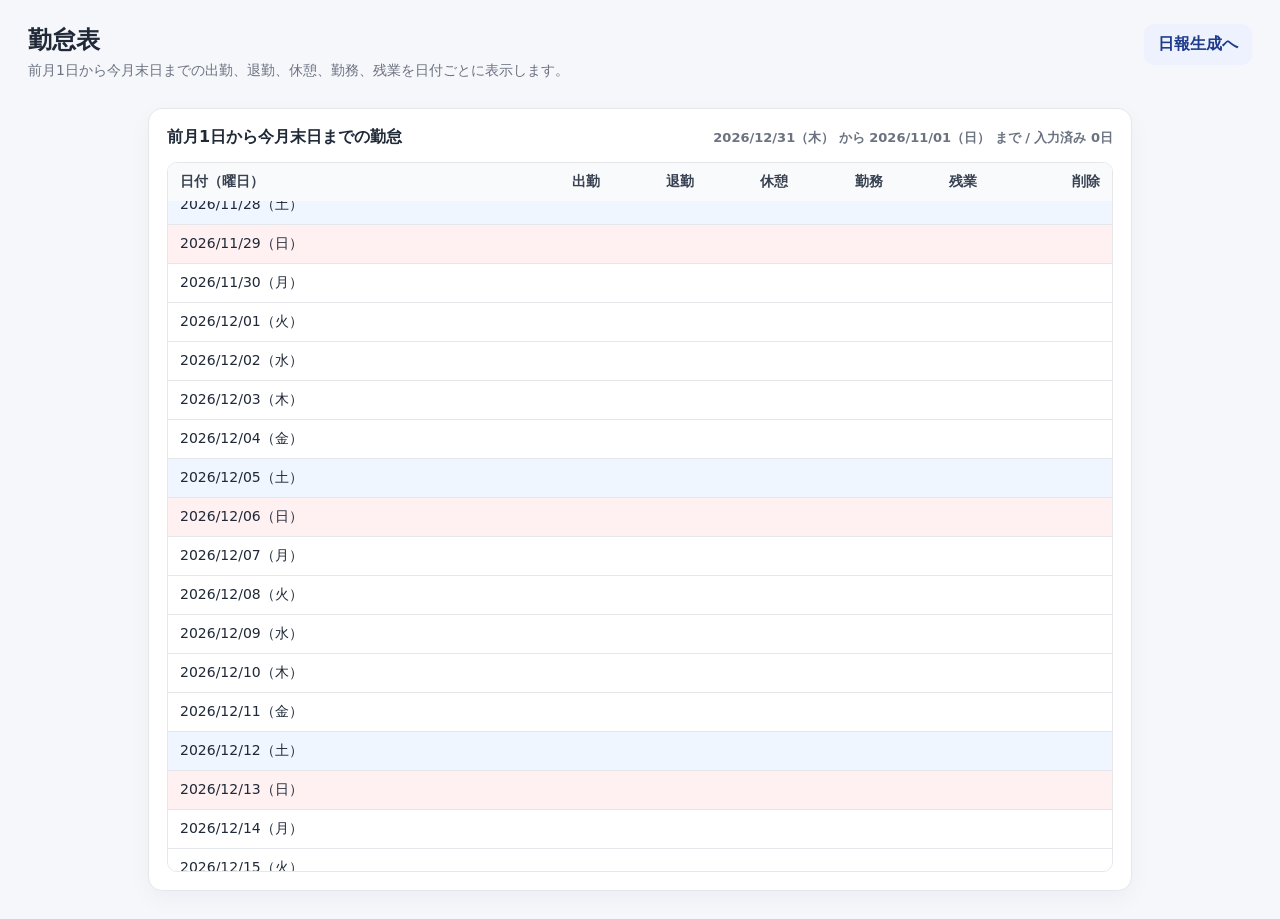
==== attendance.html @ 52df0c4a "Add attendance history page" ====
<!doctype html>
<html lang="ja">
<head>
  <meta charset="utf-8" />
  <meta name="viewport" content="width=device-width, initial-scale=1" />
  <title>&#x52E4;&#x6020;&#x8868;</title>
  <link rel="stylesheet" href="css/style.css?v=20260704-12" />
</head>
<body class="attendance-page">
  <header>
    <div class="header-text">
      <h1>&#x52E4;&#x6020;&#x8868;</h1>
      <div class="sub">&#x524D;&#x6708;1&#x65E5;&#x304B;&#x3089;&#x4ECA;&#x6708;&#x672B;&#x65E5;&#x307E;&#x3067;&#x306E;&#x51FA;&#x52E4;&#x3001;&#x9000;&#x52E4;&#x3001;&#x4F11;&#x61A9;&#x3001;&#x52E4;&#x52D9;&#x3001;&#x6B8B;&#x696D;&#x3092;&#x65E5;&#x4ED8;&#x3054;&#x3068;&#x306B;&#x8868;&#x793A;&#x3057;&#x307E;&#x3059;&#x3002;</div>
    </div>
    <div class="header-actions">
      <a class="link-button secondary" href="index.html">&#x65E5;&#x5831;&#x751F;&#x6210;&#x3078;</a>
    </div>
  </header>

  <main class="single-main">
    <section class="result attendance-panel">
      <div class="result-head">
        <h2 class="result-title">&#x524D;&#x6708;1&#x65E5;&#x304B;&#x3089;&#x4ECA;&#x6708;&#x672B;&#x65E5;&#x307E;&#x3067;&#x306E;&#x52E4;&#x6020;</h2>
        <div class="attendance-summary" id="attendanceSummary"></div>
      </div>

      <div class="attendance-table-wrap">
        <table class="attendance-table">
          <thead>
            <tr>
              <th>&#x65E5;&#x4ED8;&#xFF08;&#x66DC;&#x65E5;&#xFF09;</th>
              <th>&#x51FA;&#x52E4;</th>
              <th>&#x9000;&#x52E4;</th>
              <th>&#x4F11;&#x61A9;</th>
              <th>&#x52E4;&#x52D9;</th>
              <th>&#x6B8B;&#x696D;</th>
              <th>&#x524A;&#x9664;</th>
            </tr>
          </thead>
          <tbody id="attendanceRows">
            <tr><td colspan="7">&#x52E4;&#x6020;&#x30C7;&#x30FC;&#x30BF;&#x3092;&#x8AAD;&#x307F;&#x8FBC;&#x307F;&#x4E2D;&#x3067;&#x3059;&#x3002;</td></tr>
          </tbody>
        </table>
      </div>
    </section>
  </main>

  <script src="js/attendance.js?v=20260704-12"></script>
</body>
</html>
---- css/style.css ----
:root {
      --bg:#f6f7fb; --panel:#fff; --text:#1f2937; --muted:#6b7280; --line:#e5e7eb;
      --accent:#2563eb; --accent2:#1d4ed8; --soft:#eef2ff; --danger:#cd3d79; --ok:#059669;
    }
    * { box-sizing: border-box; }
    body { margin:0; font-family: system-ui, -apple-system, BlinkMacSystemFont, "Segoe UI", sans-serif; background:var(--bg); color:var(--text); }
    header { padding:24px 28px 12px; display:flex; align-items:flex-start; justify-content:space-between; gap:14px; }
    h1 { margin:0 0 6px; font-size:24px; }
    .header-text { min-width:0; }
    .header-actions { display:flex; align-items:center; justify-content:flex-end; gap:10px; flex-wrap:nowrap; flex:0 0 auto; }
    .menu-btn { display:none; white-space:nowrap; align-items:center; gap:8px; }
    .drawer-close { display:none; }
    .drawer-overlay { display:none; }
    .sub { color:var(--muted); font-size:14px; }
    main { display:grid; grid-template-columns: 360px 1fr; gap:20px; padding:16px 28px 28px; }
    section { background:var(--panel); border:1px solid var(--line); border-radius:14px; box-shadow:0 8px 24px rgba(15,23,42,.04); min-width:0; }
    .form, .result { padding:18px; }
    h2 { font-size:16px; margin:0 0 14px; }
    h3 { font-size:15px; margin:0; }
    .grid { display:grid; grid-template-columns: 1fr 1fr; gap:12px; }
    label { display:block; font-size:15px; color:var(--text); font-weight:700; margin-bottom:6px; }
    input, select, textarea { width:100%; border:1px solid #d1d5db; border-radius:10px; padding:9px 10px; font:inherit; background:white; color:var(--text); }
    textarea { min-height:70px; resize:vertical; }
    .full { grid-column: 1 / -1; }
    .buttons { display:flex; flex-wrap:wrap; gap:10px; margin-top:16px; }
    .settings-actions { display:grid; grid-template-columns:1fr 1fr; gap:10px; align-items:center; }
    .settings-actions #createBtn,
    .settings-actions #resetBtn,
    .settings-file-label { grid-column:1 / -1; }
    .settings-actions #resetBtn { margin-bottom:4px; }
    .settings-file-label { color:var(--muted); font-size:12px; font-weight:700; margin-top:4px; }
    .copy-buttons { width:auto; display:flex; flex-wrap:nowrap; gap:8px; justify-content:flex-end; }
    .copy-buttons button { flex:0 0 auto; min-height:38px; padding:8px 12px; font-size:13px; white-space:nowrap; }
    button, .link-button { border:0; border-radius:10px; padding:10px 14px; font-weight:700; cursor:pointer; background:var(--accent); color:white; text-decoration:none; display:inline-flex; align-items:center; justify-content:center; min-height:40px; white-space:nowrap; }
    button:hover { background:var(--accent2); }
    button.secondary, .link-button.secondary { background:var(--soft); color:#1e3a8a; }
    button.secondary:hover, .link-button.secondary:hover { background:#dbeafe; }
    button:disabled { cursor:not-allowed; opacity:.55; }
    button.ghost { background:#f3f4f6; color:#374151; }
    button.ghost:hover { background:#e5e7eb; }
    .note { margin-top:10px; color:var(--muted); font-size:12px; line-height:1.6; }
    .days { display:flex; flex-direction:column; gap:14px; }
    .day-card { border:1px solid var(--line); border-radius:14px; overflow:hidden; background:#fff; }
    .day-card-saturday { background:#eff6ff; border-color:#bfdbfe; }
    .day-card-sunday, .day-card-holiday { background:#fff1f2; border-color:#fecdd3; }
    .day-head { display:flex; align-items:center; justify-content:space-between; gap:12px; padding:12px 14px; background:#f9fafb; border-bottom:1px solid var(--line); }
    .day-card-saturday .day-head { background:#dbeafe; border-bottom-color:#bfdbfe; }
    .day-card-sunday .day-head, .day-card-holiday .day-head { background:#ffe4e6; border-bottom-color:#fecdd3; }
    .day-card-saturday .day-head,
    .day-card-sunday .day-head { min-height:66px; }
    .day-title { display:flex; align-items:center; gap:10px; flex-wrap:wrap; }
    .day-status { display:inline-flex; align-items:center; min-height:24px; padding:3px 8px; border-radius:999px; background:#fff; color:var(--muted); border:1px solid var(--line); font-size:12px; font-weight:700; }
    .weekend-toggle-head { cursor:pointer; }
    .weekend-toggle-head:hover { filter:brightness(.98); }
    .weekend-toggle-label { color:var(--muted); font-size:12px; font-weight:700; }
    .day-copy-actions { display:flex; align-items:center; justify-content:flex-end; gap:8px; flex-wrap:nowrap; }
    .calculated-value { min-height:40px; display:flex; align-items:center; border:1px solid #d1d5db; border-radius:10px; padding:9px 10px; background:#f9fafb; font-weight:700; color:#065f46; }
    .day-body { padding:14px; display:grid; grid-template-columns: repeat(12, 1fr); gap:12px; }
    .day-body-collapsed { display:none; }
    .col-2 { grid-column: span 2; }
    .col-3 { grid-column: span 3; }
    .col-4 { grid-column: span 4; }
    .col-6 { grid-column: span 6; }
    .col-12 { grid-column: span 12; }
    .row-actions { display:flex; gap:8px; align-items:flex-end; }
    .small-btn { padding:8px 10px; font-size:12px; }
    .field-with-action { display:flex; flex-direction:column; align-items:stretch; }
    button.field-reset-btn { align-self:flex-end; min-height:32px; margin-top:8px; padding:6px 10px; background:var(--danger); color:#fff; }
    button.field-reset-btn:hover { background:#b91c1c; color:#fff; }
    .visually-hidden { position:absolute; width:1px; height:1px; padding:0; margin:-1px; overflow:hidden; clip:rect(0,0,0,0); white-space:nowrap; border:0; }
    .toast { position:fixed; right:20px; bottom:20px; background:#111827; color:#fff; padding:10px 14px; border-radius:10px; opacity:0; transform:translateY(8px); transition:.2s; pointer-events:none; z-index:10; }
    .toast.show { opacity:1; transform:translateY(0); }
    @media (max-width: 1100px) {
      .menu-btn { display:inline-flex; margin-top:2px; }
      .drawer-close { display:inline-flex; min-height:auto; padding:8px 10px; }
      .drawer-overlay { display:block; position:fixed; inset:0; background:rgba(15,23,42,.45); opacity:0; pointer-events:none; transition:.2s; z-index:20; }
      body.drawer-open .drawer-overlay { opacity:1; pointer-events:auto; }
      section.form { position:fixed; top:0; left:0; width:min(88vw, 420px); height:100dvh; overflow-y:auto; z-index:30; border-radius:0 18px 18px 0; transform:translateX(-105%); transition:transform .24s ease; box-shadow:18px 0 40px rgba(15,23,42,.22); }
      body.drawer-open section.form { transform:translateX(0); }
      .form-title-row { display:flex; align-items:center; justify-content:space-between; gap:10px; margin-bottom:14px; }
      .form-title-row h2 { margin:0; }

      header { padding:18px 16px 8px; align-items:center; }
      main { grid-template-columns:1fr; gap:14px; padding:12px 16px 24px; }
      .form, .result { padding:16px; }
      .day-body { grid-template-columns: repeat(6, 1fr); }
      .col-2 { grid-column: span 2; }
      .col-3 { grid-column: span 3; }
      .col-4 { grid-column: span 3; }
      .col-6 { grid-column: span 6; }
      .col-12 { grid-column: span 6; }
      .result > div:first-child .copy-buttons { width:100%; justify-content:flex-end; }
      .copy-buttons { width:100%; flex-direction:row; flex-wrap:nowrap; justify-content:flex-end; gap:8px; }
      .copy-buttons button { flex:1 1 0; width:50%; min-width:0; }
    }
    @media (max-width: 760px) {
      body { background:#fff; }
      header { padding:14px 12px 6px; align-items:flex-start; }
      h1 { font-size:20px; }
      .sub { font-size:12px; line-height:1.5; }
      .menu-btn { padding:10px 12px; min-height:40px; font-size:13px; }
      main { display:block; padding:8px 10px 18px; }
      section { border-radius:12px; box-shadow:none; }
      section + section { margin-top:12px; }
      .form, .result { padding:14px; }
      .grid { grid-template-columns:1fr; gap:10px; }
      input, select, textarea { min-height:44px; font-size:16px; padding:10px 12px; }
      textarea { min-height:88px; }
      .buttons { width:100%; gap:8px; }
      .settings-actions { grid-template-columns:1fr; gap:9px; }
      .settings-actions #resetBtn { margin-bottom:6px; }
      button { min-height:44px; padding:11px 12px; font-size:14px; }
      .buttons button { flex:1 1 100%; }
      .result > div:first-child { align-items:flex-start !important; }
      .result > div:first-child .copy-buttons { width:100%; }
      .copy-buttons { width:100%; flex-direction:row; flex-wrap:nowrap; justify-content:flex-end; gap:8px; }
      .copy-buttons button { flex:1 1 0; width:50%; min-width:0; min-height:38px; padding:8px 10px; font-size:13px; }
      .day-card { border-radius:12px; }
      .day-head { padding:10px 12px; align-items:flex-start; }
      .day-title h3 { font-size:16px; }
      .day-copy-actions { flex-wrap:wrap; }
      .day-copy-actions button { flex:0 0 auto; }
      .day-body { padding:12px; grid-template-columns:1fr 1fr; gap:10px; }
      .col-2,.col-3,.col-4,.col-6,.col-12 { grid-column:1 / -1; }
      .day-body .col-2:nth-child(1),
      .day-body .col-2:nth-child(2) { grid-column: span 1; }

      .row-actions { align-items:flex-end; }
      .row-actions button { width:auto; }
      .calculated-value { min-height:44px; }
      .toast { right:10px; left:10px; bottom:12px; text-align:center; }
    }
    @media (max-width: 420px) {
      header { padding-left:10px; padding-right:10px; }
      .header-actions { gap:6px; }
      .header-actions .link-button,
      .header-actions .menu-btn { padding-left:9px; padding-right:9px; }
      main { padding-left:8px; padding-right:8px; }
      .form, .result { padding:12px; }
      .day-body { grid-template-columns:1fr 1fr; }
      .day-body .col-2:nth-child(1),
      .day-body .col-2:nth-child(2) { grid-column:1 / -1; }

      .copy-buttons { width:100%; justify-content:flex-end; gap:6px; }
      .copy-buttons button { flex:1 1 0; width:50%; min-width:0; min-height:36px; padding:7px 9px; font-size:12px; }
      label { font-size:15px; }
    }
    .result-head { display:flex; align-items:center; justify-content:space-between; gap:12px; flex-wrap:wrap; }
    .result-title { margin:0; }
    .result-copy-buttons { margin-top:0; }
    .result-days { margin-top:14px; }
    .single-main { display:block; max-width:1040px; margin:0 auto; }
    .holiday-panel { width:100%; }
    .holiday-actions { margin-top:0; }
    .holiday-status { margin-top:14px; color:var(--muted); font-size:13px; }
    .holiday-table-wrap { margin-top:12px; overflow:auto; border:1px solid var(--line); border-radius:10px; }
    .holiday-table { width:100%; border-collapse:collapse; background:#fff; }
    .holiday-table th,
    .holiday-table td { padding:10px 12px; border-bottom:1px solid var(--line); text-align:left; font-size:14px; }
    .holiday-table th { background:#f9fafb; color:#374151; white-space:nowrap; }
    .holiday-table tr:last-child td { border-bottom:0; }
    .attendance-panel { width:100%; }
    .attendance-summary { color:var(--muted); font-size:13px; font-weight:700; }
    .attendance-table-wrap { margin-top:14px; max-height:calc(100dvh - 190px); overflow:auto; border:1px solid var(--line); border-radius:10px; }
    .attendance-table { width:100%; border-collapse:collapse; background:#fff; table-layout:fixed; }
    .attendance-table th,
    .attendance-table td { padding:10px 12px; border-bottom:1px solid var(--line); text-align:left; font-size:14px; white-space:nowrap; }
    .attendance-table th { position:sticky; top:0; background:#f9fafb; color:#374151; z-index:3; box-shadow:0 1px 0 var(--line); }
    .attendance-table th:first-child,
    .attendance-table td:first-child { width:37%; }
    .attendance-table th:not(:first-child):not(:last-child),
    .attendance-table td:not(:first-child):not(:last-child) { text-align:right; width:10%; }
    .attendance-table th:last-child,
    .attendance-table td:last-child { width:13%; text-align:right; }
    button.attendance-delete-btn { min-height:28px; width:28px; padding:0; border-radius:8px; font-size:16px; line-height:1; background:var(--danger); color:#fff; }
    button.attendance-delete-btn:hover { background:#b91c1c; color:#fff; }
    .attendance-table tr:last-child td { border-bottom:0; }
    .attendance-table .attendance-saturday td { background:#eff6ff; }
    .attendance-table .attendance-sunday td { background:#fff1f2; }
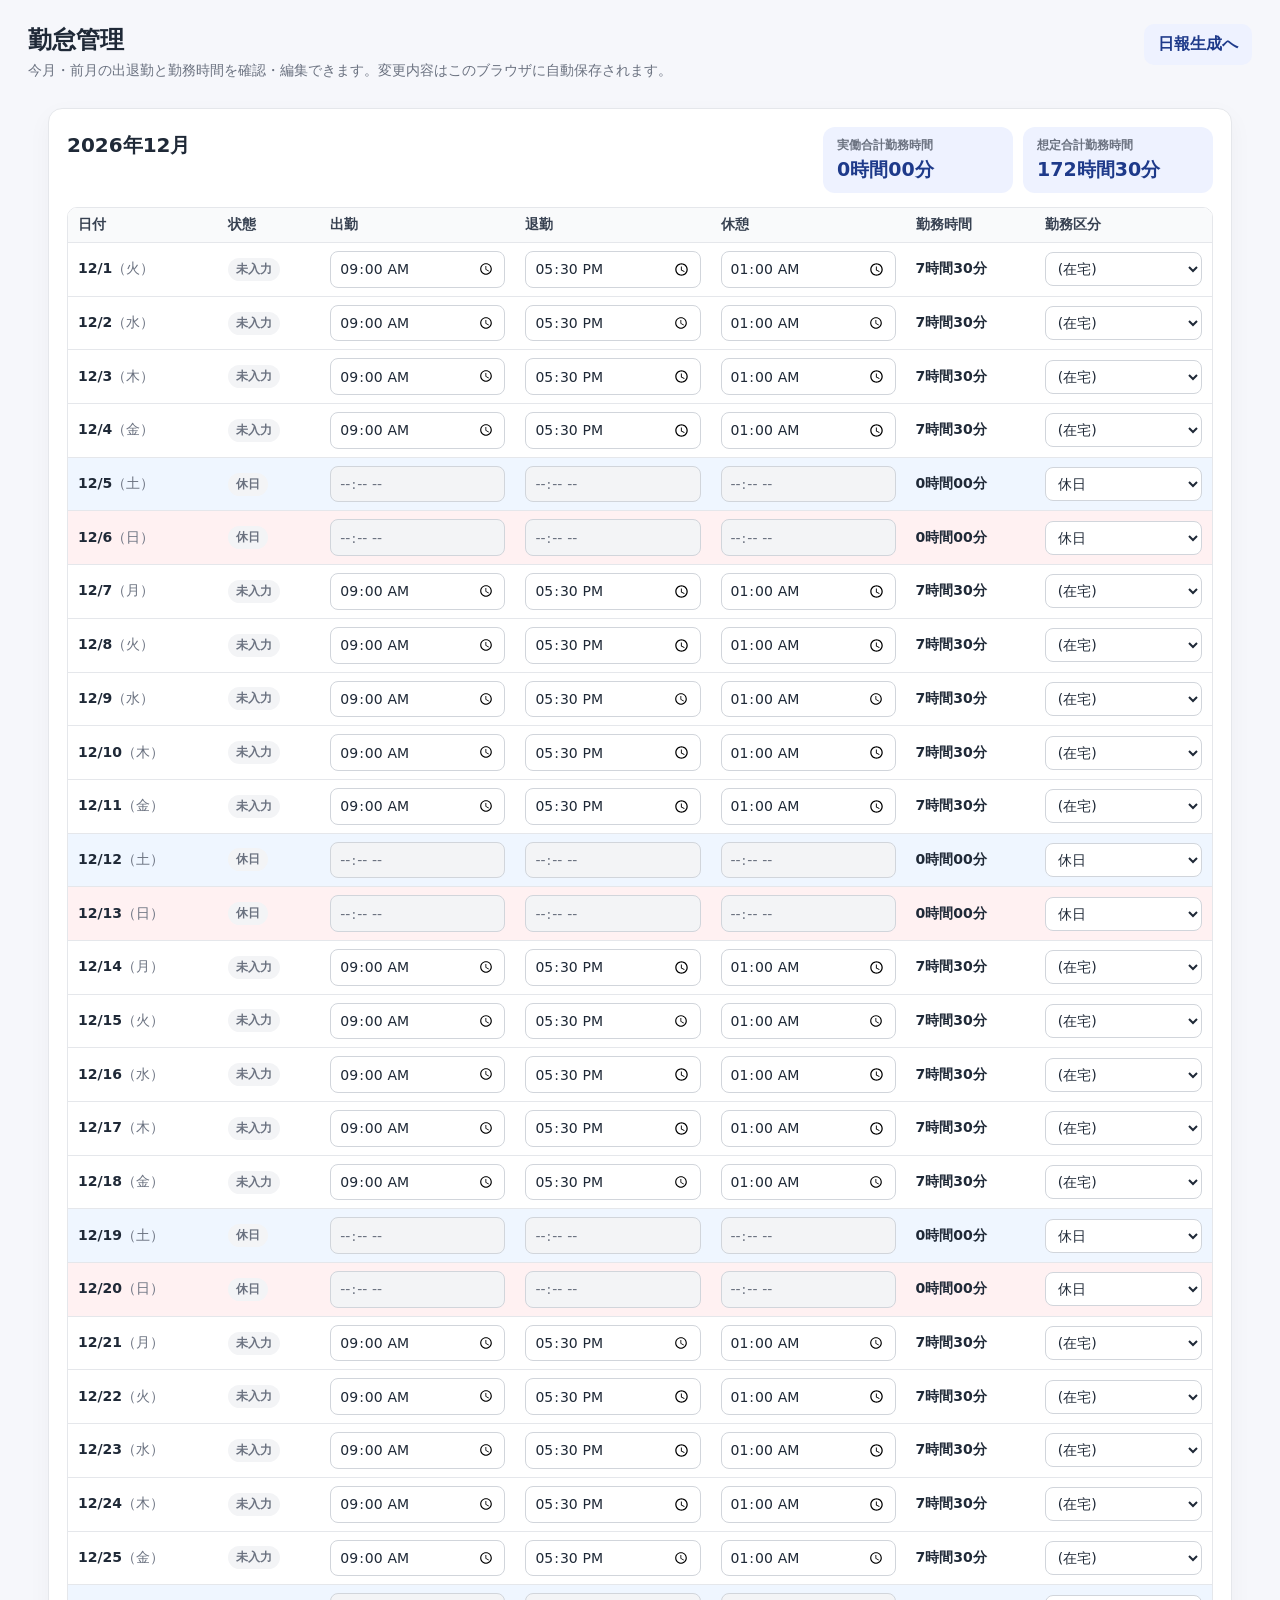
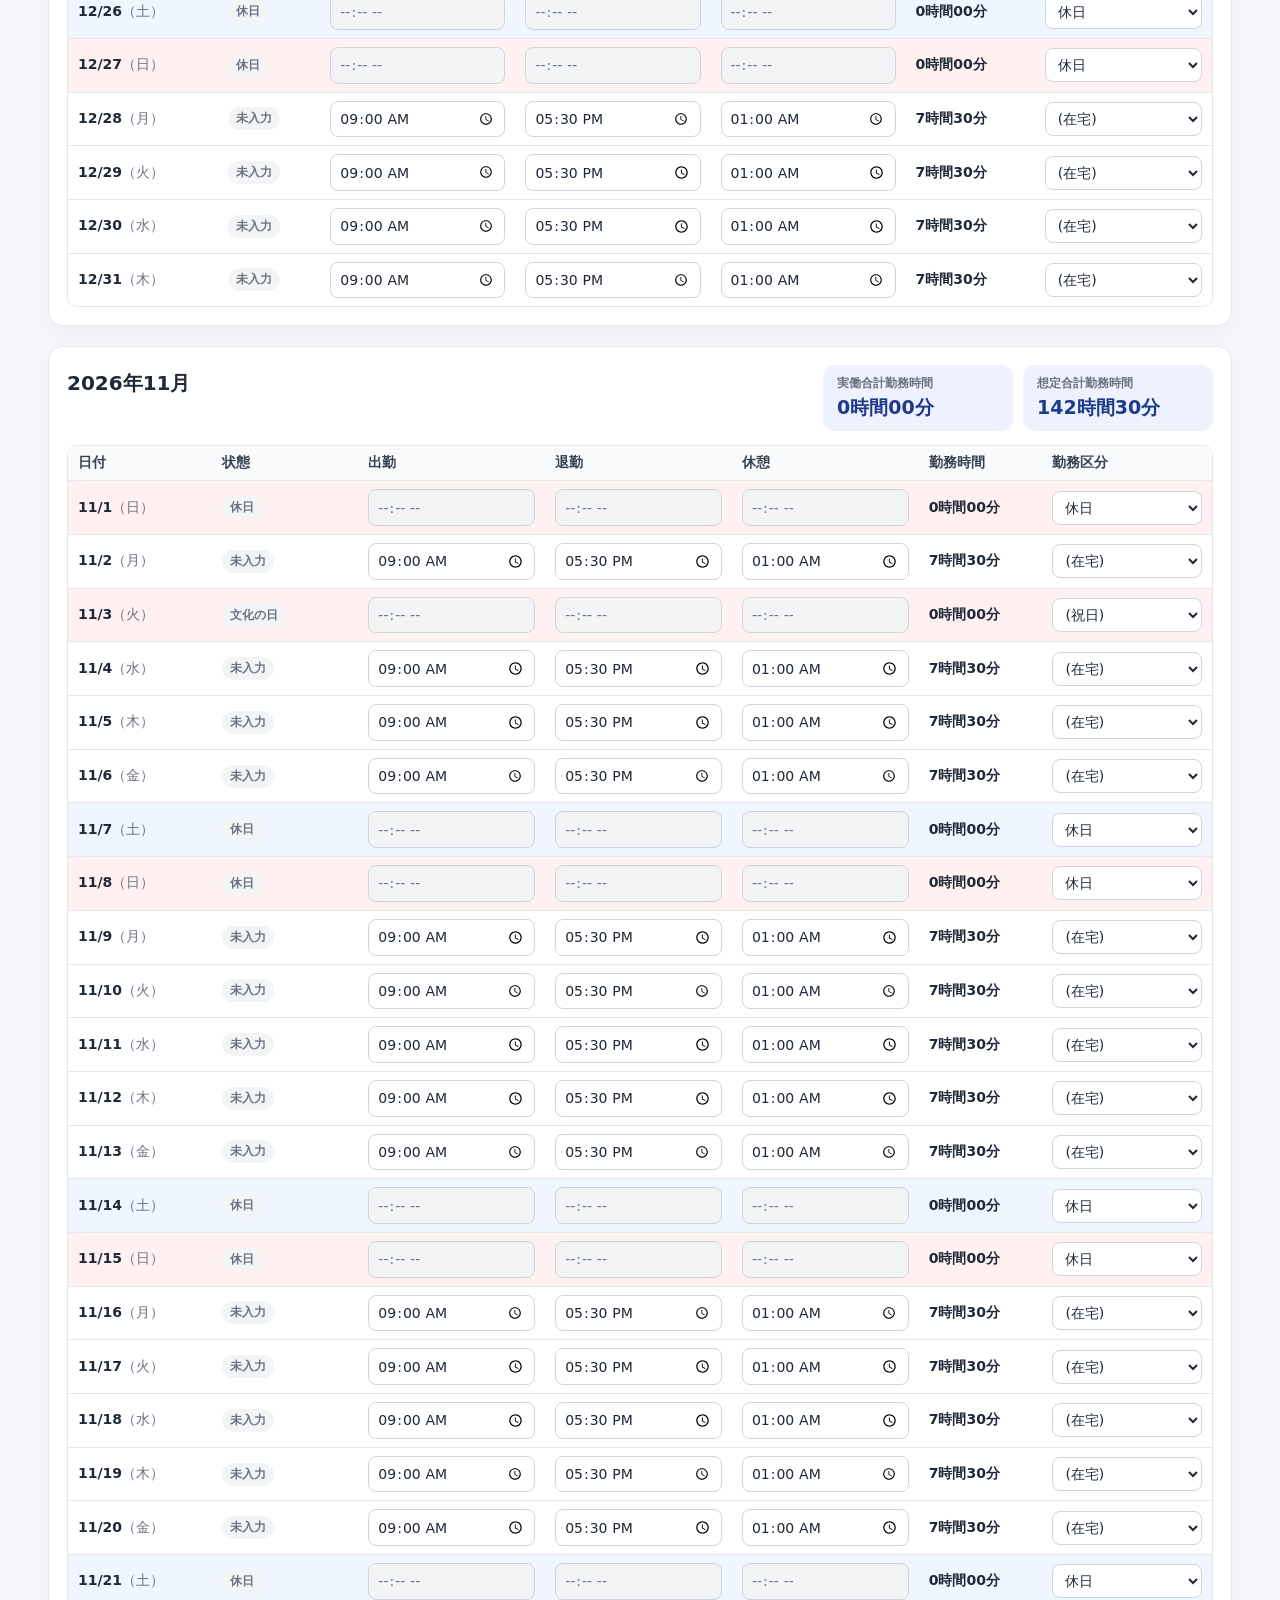
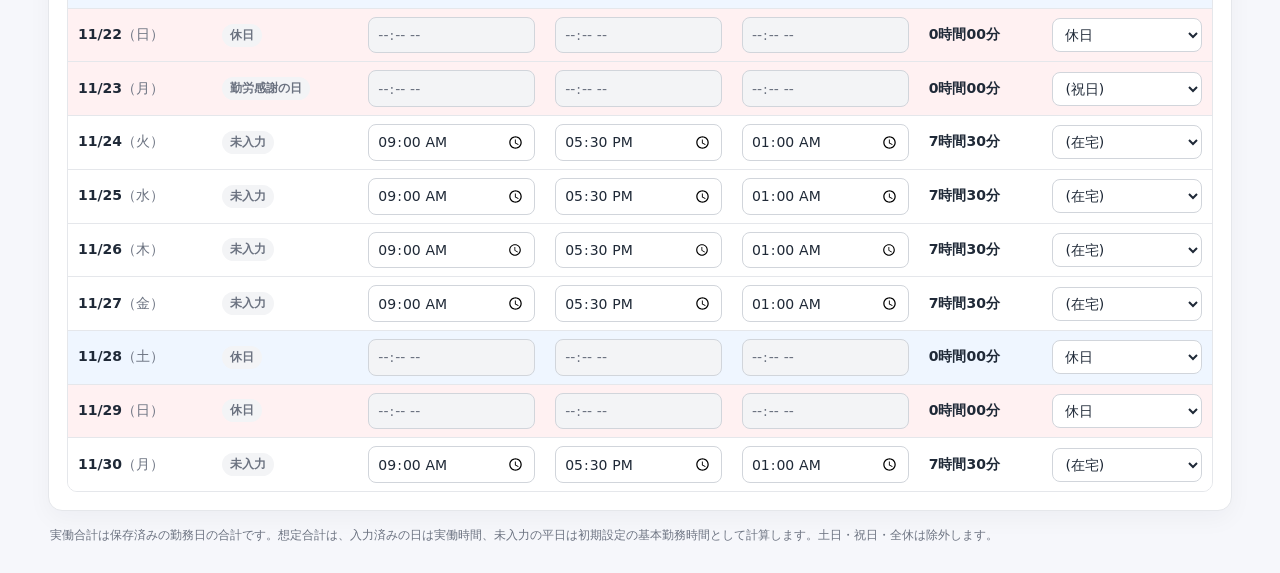
==== commit ebfeb581: "Add two-month attendance management page" ====
--- a/attendance.html
+++ b/attendance.html
@@ -3,48 +3,26 @@
 <head>
   <meta charset="utf-8" />
   <meta name="viewport" content="width=device-width, initial-scale=1" />
-  <title>&#x52E4;&#x6020;&#x8868;</title>
-  <link rel="stylesheet" href="css/style.css?v=20260704-12" />
+  <title>勤怠管理 | 日報生成</title>
+  <link rel="stylesheet" href="css/style.css?v=20261006-02" />
 </head>
-<body class="attendance-page">
+<body>
   <header>
     <div class="header-text">
-      <h1>&#x52E4;&#x6020;&#x8868;</h1>
-      <div class="sub">&#x524D;&#x6708;1&#x65E5;&#x304B;&#x3089;&#x4ECA;&#x6708;&#x672B;&#x65E5;&#x307E;&#x3067;&#x306E;&#x51FA;&#x52E4;&#x3001;&#x9000;&#x52E4;&#x3001;&#x4F11;&#x61A9;&#x3001;&#x52E4;&#x52D9;&#x3001;&#x6B8B;&#x696D;&#x3092;&#x65E5;&#x4ED8;&#x3054;&#x3068;&#x306B;&#x8868;&#x793A;&#x3057;&#x307E;&#x3059;&#x3002;</div>
+      <h1>勤怠管理</h1>
+      <div class="sub">今月・前月の出退勤と勤務時間を確認・編集できます。変更内容はこのブラウザに自動保存されます。</div>
     </div>
     <div class="header-actions">
-      <a class="link-button secondary" href="index.html">&#x65E5;&#x5831;&#x751F;&#x6210;&#x3078;</a>
+      <a class="link-button secondary" href="index.html">日報生成へ</a>
     </div>
   </header>
 
-  <main class="single-main">
-    <section class="result attendance-panel">
-      <div class="result-head">
-        <h2 class="result-title">&#x524D;&#x6708;1&#x65E5;&#x304B;&#x3089;&#x4ECA;&#x6708;&#x672B;&#x65E5;&#x307E;&#x3067;&#x306E;&#x52E4;&#x6020;</h2>
-        <div class="attendance-summary" id="attendanceSummary"></div>
-      </div>
-
-      <div class="attendance-table-wrap">
-        <table class="attendance-table">
-          <thead>
-            <tr>
-              <th>&#x65E5;&#x4ED8;&#xFF08;&#x66DC;&#x65E5;&#xFF09;</th>
-              <th>&#x51FA;&#x52E4;</th>
-              <th>&#x9000;&#x52E4;</th>
-              <th>&#x4F11;&#x61A9;</th>
-              <th>&#x52E4;&#x52D9;</th>
-              <th>&#x6B8B;&#x696D;</th>
-              <th>&#x524A;&#x9664;</th>
-            </tr>
-          </thead>
-          <tbody id="attendanceRows">
-            <tr><td colspan="7">&#x52E4;&#x6020;&#x30C7;&#x30FC;&#x30BF;&#x3092;&#x8AAD;&#x307F;&#x8FBC;&#x307F;&#x4E2D;&#x3067;&#x3059;&#x3002;</td></tr>
-          </tbody>
-        </table>
-      </div>
-    </section>
+  <main class="attendance-main">
+    <div id="attendanceMonths" class="attendance-months" aria-live="polite"></div>
+    <p class="attendance-note">実働合計は保存済みの勤務日の合計です。想定合計は、入力済みの日は実働時間、未入力の平日は初期設定の基本勤務時間として計算します。土日・祝日・全休は除外します。</p>
   </main>
 
-  <script src="js/attendance.js?v=20260704-12"></script>
+  <div class="toast" id="toast">保存しました</div>
+  <script src="js/attendance.js?v=20261006-01"></script>
 </body>
 </html>
--- a/css/style.css
+++ b/css/style.css
@@ -35,12 +35,14 @@
     button:hover { background:var(--accent2); }
     button.secondary, .link-button.secondary { background:var(--soft); color:#1e3a8a; }
     button.secondary:hover, .link-button.secondary:hover { background:#dbeafe; }
+    .link-button.attendance-link { background:#f97316; color:#fff; }
+    .link-button.attendance-link:hover { background:#ea580c; }
     button:disabled { cursor:not-allowed; opacity:.55; }
     button.ghost { background:#f3f4f6; color:#374151; }
     button.ghost:hover { background:#e5e7eb; }
     .note { margin-top:10px; color:var(--muted); font-size:12px; line-height:1.6; }
     .days { display:flex; flex-direction:column; gap:14px; }
-    .day-card { border:1px solid var(--line); border-radius:14px; overflow:hidden; background:#fff; }
+    .day-card { border:1px solid #cbd5e1; border-radius:14px; overflow:hidden; background:#f8fafc; }
     .day-card-saturday { background:#eff6ff; border-color:#bfdbfe; }
     .day-card-sunday, .day-card-holiday { background:#fff1f2; border-color:#fecdd3; }
     .day-head { display:flex; align-items:center; justify-content:space-between; gap:12px; padding:12px 14px; background:#f9fafb; border-bottom:1px solid var(--line); }
@@ -65,8 +67,12 @@
     .row-actions { display:flex; gap:8px; align-items:flex-end; }
     .small-btn { padding:8px 10px; font-size:12px; }
     .field-with-action { display:flex; flex-direction:column; align-items:stretch; }
-    button.field-reset-btn { align-self:flex-end; min-height:32px; margin-top:8px; padding:6px 10px; background:var(--danger); color:#fff; }
-    button.field-reset-btn:hover { background:#b91c1c; color:#fff; }
+    .textarea-copy-wrap { position:relative; display:flex; }
+    .textarea-copy-wrap textarea { width:100%; padding-right:58px; }
+    button.field-copy-btn { position:absolute; top:7px; right:7px; min-height:auto; padding:3px 7px; border:1px solid var(--line); border-radius:6px; background:rgba(255,255,255,.92); color:var(--accent); box-shadow:none; font-size:11px; font-weight:700; line-height:1.2; }
+    button.field-copy-btn:hover { background:var(--soft); color:var(--accent2); box-shadow:none; }
+    button.field-reset-btn { align-self:flex-end; min-height:auto; margin-top:6px; padding:0; border:0; background:transparent; color:var(--danger); box-shadow:none; font-weight:700; text-decoration:none; }
+    button.field-reset-btn:hover { background:transparent; color:#b91c1c; box-shadow:none; }
     .visually-hidden { position:absolute; width:1px; height:1px; padding:0; margin:-1px; overflow:hidden; clip:rect(0,0,0,0); white-space:nowrap; border:0; }
     .toast { position:fixed; right:20px; bottom:20px; background:#111827; color:#fff; padding:10px 14px; border-radius:10px; opacity:0; transform:translateY(8px); transition:.2s; pointer-events:none; z-index:10; }
     .toast.show { opacity:1; transform:translateY(0); }
@@ -159,21 +165,37 @@
     .holiday-table td { padding:10px 12px; border-bottom:1px solid var(--line); text-align:left; font-size:14px; }
     .holiday-table th { background:#f9fafb; color:#374151; white-space:nowrap; }
     .holiday-table tr:last-child td { border-bottom:0; }
-    .attendance-panel { width:100%; }
-    .attendance-summary { color:var(--muted); font-size:13px; font-weight:700; }
-    .attendance-table-wrap { margin-top:14px; max-height:calc(100dvh - 190px); overflow:auto; border:1px solid var(--line); border-radius:10px; }
-    .attendance-table { width:100%; border-collapse:collapse; background:#fff; table-layout:fixed; }
-    .attendance-table th,
-    .attendance-table td { padding:10px 12px; border-bottom:1px solid var(--line); text-align:left; font-size:14px; white-space:nowrap; }
-    .attendance-table th { position:sticky; top:0; background:#f9fafb; color:#374151; z-index:3; box-shadow:0 1px 0 var(--line); }
-    .attendance-table th:first-child,
-    .attendance-table td:first-child { width:37%; }
-    .attendance-table th:not(:first-child):not(:last-child),
-    .attendance-table td:not(:first-child):not(:last-child) { text-align:right; width:10%; }
-    .attendance-table th:last-child,
-    .attendance-table td:last-child { width:13%; text-align:right; }
-    button.attendance-delete-btn { min-height:28px; width:28px; padding:0; border-radius:8px; font-size:16px; line-height:1; background:var(--danger); color:#fff; }
-    button.attendance-delete-btn:hover { background:#b91c1c; color:#fff; }
+
+    .attendance-main { display:block; max-width:1240px; margin:0 auto; padding-top:16px; }
+    .attendance-months { display:flex; flex-direction:column; gap:20px; }
+    .attendance-panel { padding:18px; }
+    .attendance-month-head { display:flex; align-items:flex-start; justify-content:space-between; gap:20px; margin-bottom:14px; }
+    .attendance-month-head h2 { margin:5px 0 0; font-size:20px; }
+    .attendance-totals { display:grid; grid-template-columns:repeat(2, minmax(190px, 1fr)); gap:10px; }
+    .attendance-totals > div { min-width:190px; padding:10px 14px; border-radius:12px; background:var(--soft); }
+    .attendance-totals span { display:block; color:var(--muted); font-size:12px; font-weight:700; }
+    .attendance-totals strong { display:block; margin-top:3px; color:#1e3a8a; font-size:19px; }
+    .attendance-table-wrap { overflow:auto; border:1px solid var(--line); border-radius:10px; }
+    .attendance-table { width:100%; min-width:850px; border-collapse:collapse; background:#fff; }
+    .attendance-table th, .attendance-table td { padding:8px 10px; border-bottom:1px solid var(--line); text-align:left; font-size:14px; vertical-align:middle; }
+    .attendance-table th { position:sticky; top:0; z-index:1; background:#f9fafb; color:#374151; white-space:nowrap; }
     .attendance-table tr:last-child td { border-bottom:0; }
-    .attendance-table .attendance-saturday td { background:#eff6ff; }
-    .attendance-table .attendance-sunday td { background:#fff1f2; }
+    .attendance-table input, .attendance-table select { min-width:105px; padding:7px 8px; border-radius:8px; }
+    .attendance-table input:disabled { color:var(--muted); background:#f3f4f6; }
+    .attendance-date { white-space:nowrap; font-weight:700; }
+    .attendance-weekday { color:var(--muted); font-weight:400; }
+    .attendance-status { display:inline-flex; padding:3px 8px; border-radius:999px; background:#dcfce7; color:#166534; font-size:12px; font-weight:700; white-space:nowrap; }
+    .attendance-status.is-pending { background:#f3f4f6; color:var(--muted); }
+    .attendance-worked { font-weight:700; white-space:nowrap; }
+    .attendance-saturday td { background:#eff6ff; }
+    .attendance-holiday td { background:#fff1f2; }
+    .attendance-note { margin:14px 2px 0; color:var(--muted); font-size:12px; line-height:1.7; }
+    @media (max-width:760px) {
+      .attendance-main { padding:8px 10px 18px; }
+      .attendance-panel { padding:14px; }
+      .attendance-month-head { display:block; }
+      .attendance-month-head h2 { margin:0 0 10px; }
+      .attendance-totals { grid-template-columns:1fr 1fr; }
+      .attendance-totals > div { min-width:0; padding:9px 10px; }
+      .attendance-totals strong { font-size:16px; }
+    }
